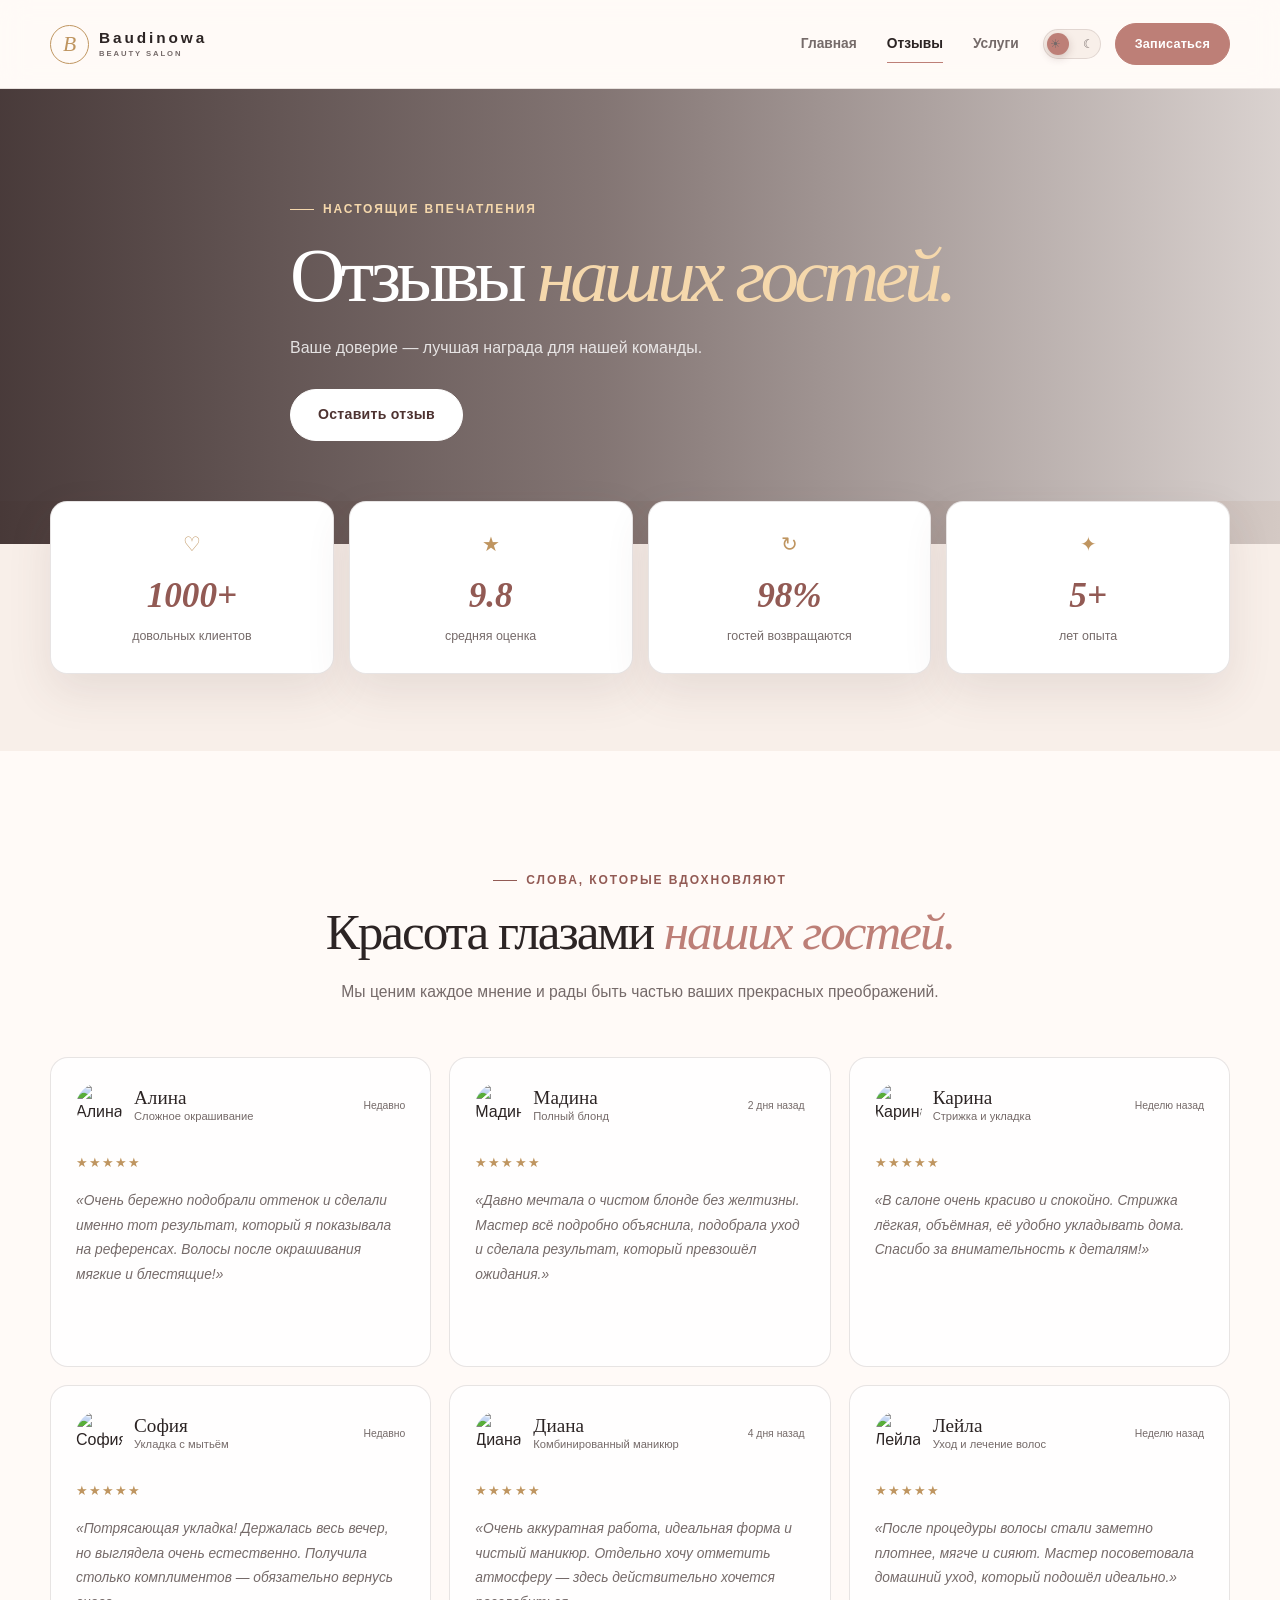
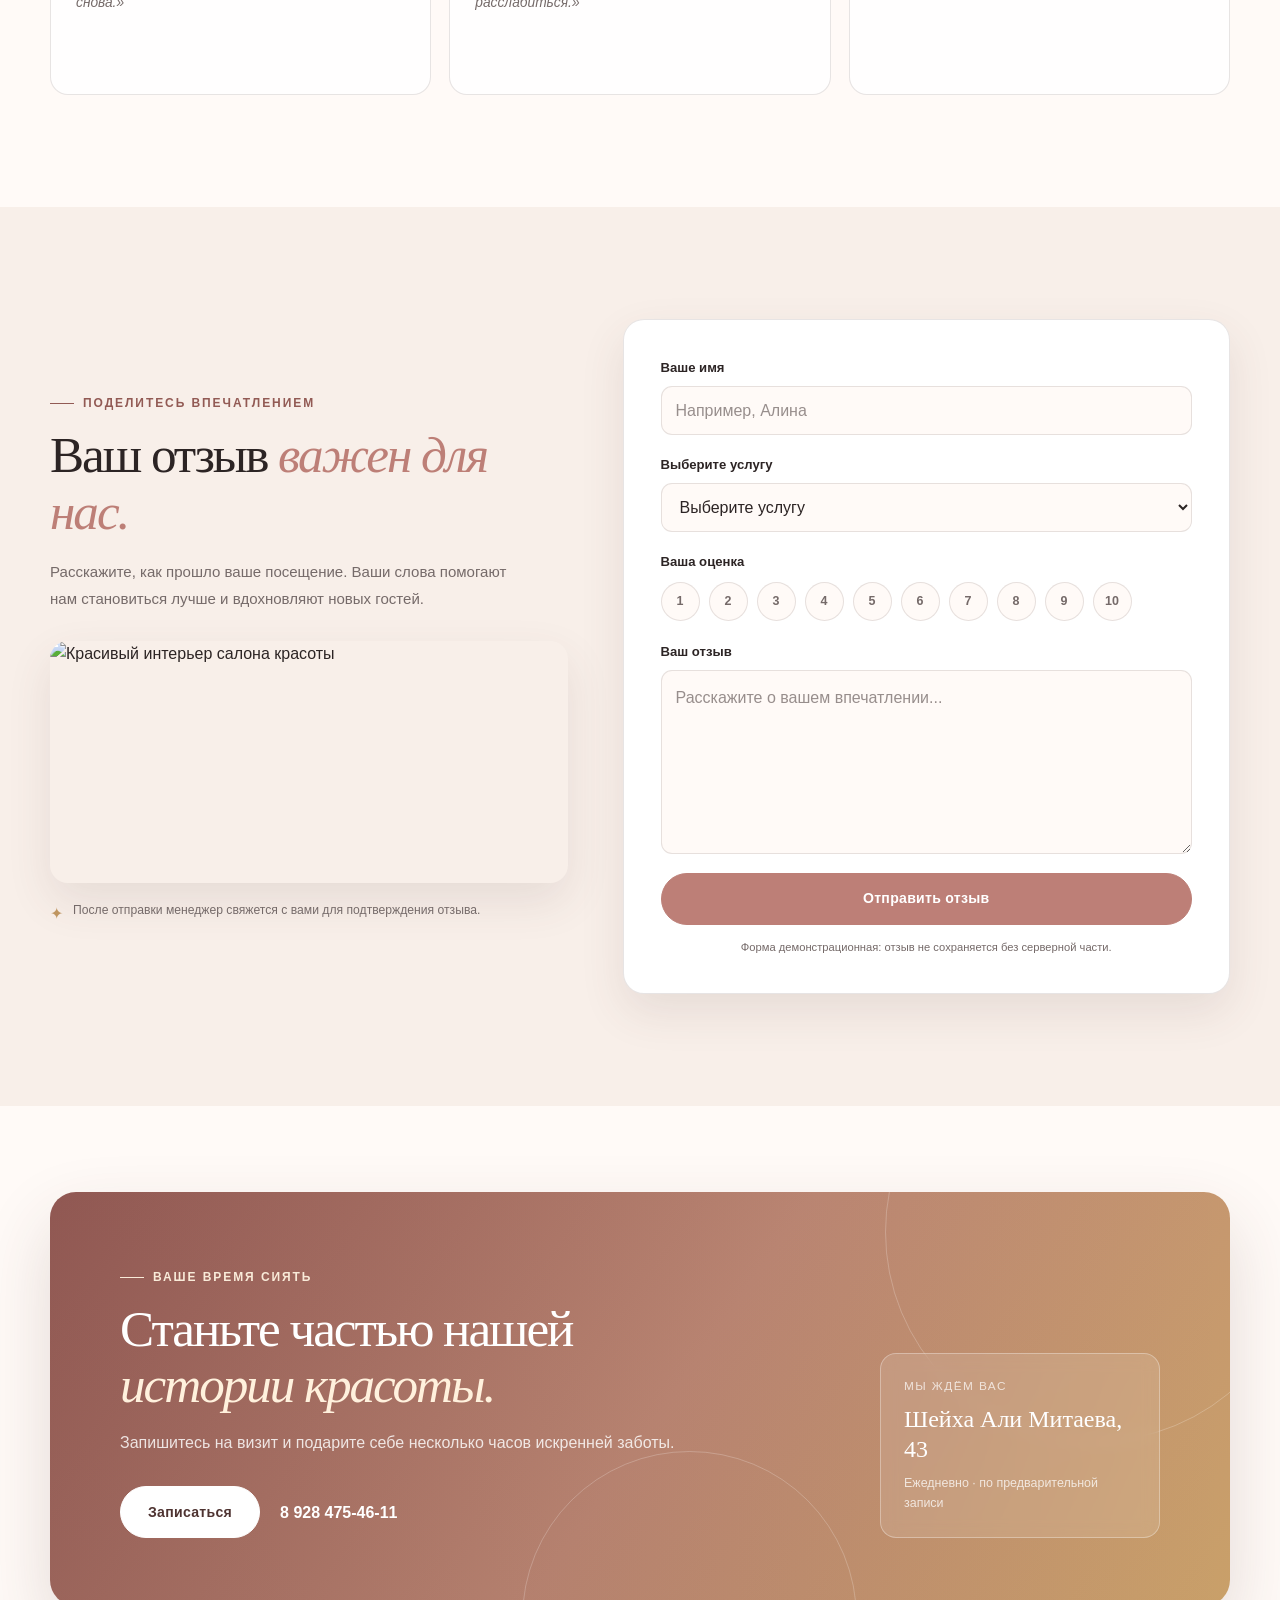
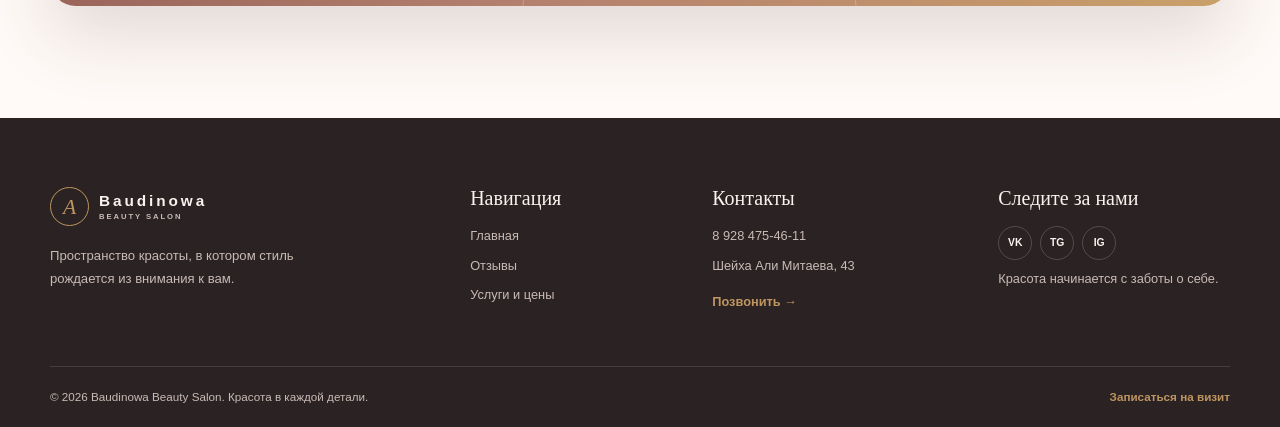
==== about.html @ a45345b5 "Add files via upload" ====
<!DOCTYPE html>
<html lang="ru">
<head>
  <meta charset="UTF-8">
  <meta name="viewport" content="width=device-width, initial-scale=1.0">
  <meta name="description" content="Отзывы гостей AURÉLIA Beauty Studio. Оставьте своё впечатление о посещении салона красоты.">
  <title>Отзывы — Baudinowa Beauty Salon</title>
  <link rel="stylesheet" href="style.css">
</head>
<body>
  <input class="theme-toggle" type="checkbox" id="theme-toggle" aria-label="Переключить светлую и тёмную тему">

  <div class="site-shell">
    <header class="site-header">
      <div class="container nav-wrap">
        <a class="brand" href="index.html" aria-label="AURÉLIA Beauty Studio — главная">
          <span class="brand-mark">B</span>
          <span class="brand-text">
            <strong>Baudinowa</strong>
            <small>BEAUTY SALON</small>
          </span>
        </a>

        <nav class="main-nav" aria-label="Основная навигация">
          <a href="index.html">Главная</a>
          <a class="active" href="about.html">Отзывы</a>
          <a href="page.html">Услуги</a>
        </nav>

        <div class="nav-actions">
          <label class="theme-switch" for="theme-toggle" aria-label="Переключить тему">
            <span class="theme-icon sun">☀</span>
            <span class="theme-thumb"></span>
            <span class="theme-icon moon">☾</span>
          </label>

          <a class="btn btn-small" href="tel:+79284754611">Записаться</a>
        </div>
      </div>
    </header>

    <main>
      <section class="page-hero reviews-hero">
        <div class="page-hero-overlay"></div>
        <div class="container page-hero-content reveal">
          <p class="eyebrow">Настоящие впечатления</p>
          <h1>Отзывы <span>наших гостей.</span></h1>
          <p>Ваше доверие — лучшая награда для нашей команды.</p>
          <a class="btn btn-light" href="#review-form">Оставить отзыв</a>
        </div>
      </section>

      <section class="section trust-section">
        <div class="container">
          <div class="trust-grid">
            <article class="trust-card reveal">
              <span class="trust-icon">♡</span>
              <strong>1000+</strong>
              <p>довольных клиентов</p>
            </article>

            <article class="trust-card reveal delay-1">
              <span class="trust-icon">★</span>
              <strong>9.8</strong>
              <p>средняя оценка</p>
            </article>

            <article class="trust-card reveal delay-2">
              <span class="trust-icon">↻</span>
              <strong>98%</strong>
              <p>гостей возвращаются</p>
            </article>

            <article class="trust-card reveal delay-3">
              <span class="trust-icon">✦</span>
              <strong>5+</strong>
              <p>лет опыта</p>
            </article>
          </div>
        </div>
      </section>

      <section class="section reviews-section">
        <div class="container">
          <div class="section-heading centered reveal">
            <p class="eyebrow">Слова, которые вдохновляют</p>
            <h2>Красота глазами <span>наших гостей.</span></h2>
            <p>
              Мы ценим каждое мнение и рады быть частью ваших прекрасных преображений.
            </p>
          </div>

          <div class="reviews-grid">
            <article class="review-card reveal">
              <div class="review-top">
                <img
                  src="https://images.unsplash.com/photo-1494790108377-be9c29b29330?auto=format&fit=crop&w=300&q=85"
                  alt="Алина, клиентка салона"
                  loading="lazy"
                >
                <div>
                  <h3>Алина</h3>
                  <p>Сложное окрашивание</p>
                </div>
                <span class="review-date">Недавно</span>
              </div>
              <div class="stars">★★★★★</div>
              <p class="review-text">
                «Очень бережно подобрали оттенок и сделали именно тот результат,
                который я показывала на референсах. Волосы после окрашивания мягкие и блестящие!»
              </p>
            </article>

            <article class="review-card reveal delay-1">
              <div class="review-top">
                <img
                  src="https://images.unsplash.com/photo-1534528741775-53994a69daeb?auto=format&fit=crop&w=300&q=85"
                  alt="Мадина, клиентка салона"
                  loading="lazy"
                >
                <div>
                  <h3>Мадина</h3>
                  <p>Полный блонд</p>
                </div>
                <span class="review-date">2 дня назад</span>
              </div>
              <div class="stars">★★★★★</div>
              <p class="review-text">
                «Давно мечтала о чистом блонде без желтизны. Мастер всё подробно объяснила,
                подобрала уход и сделала результат, который превзошёл ожидания.»
              </p>
            </article>

            <article class="review-card reveal delay-2">
              <div class="review-top">
                <img
                  src="https://images.unsplash.com/photo-1508214751196-bcfd4ca60f91?auto=format&fit=crop&w=300&q=85"
                  alt="Карина, клиентка салона"
                  loading="lazy"
                >
                <div>
                  <h3>Карина</h3>
                  <p>Стрижка и укладка</p>
                </div>
                <span class="review-date">Неделю назад</span>
              </div>
              <div class="stars">★★★★★</div>
              <p class="review-text">
                «В салоне очень красиво и спокойно. Стрижка лёгкая, объёмная,
                её удобно укладывать дома. Спасибо за внимательность к деталям!»
              </p>
            </article>

            <article class="review-card reveal">
              <div class="review-top">
                <img
                  src="https://images.unsplash.com/photo-1544005313-94ddf0286df2?auto=format&fit=crop&w=300&q=85"
                  alt="София, клиентка салона"
                  loading="lazy"
                >
                <div>
                  <h3>София</h3>
                  <p>Укладка с мытьём</p>
                </div>
                <span class="review-date">Недавно</span>
              </div>
              <div class="stars">★★★★★</div>
              <p class="review-text">
                «Потрясающая укладка! Держалась весь вечер, но выглядела очень естественно.
                Получила столько комплиментов — обязательно вернусь снова.»
              </p>
            </article>

            <article class="review-card reveal delay-1">
              <div class="review-top">
                <img
                  src="https://images.unsplash.com/photo-1524504388940-b1c1722653e1?auto=format&fit=crop&w=300&q=85"
                  alt="Диана, клиентка салона"
                  loading="lazy"
                >
                <div>
                  <h3>Диана</h3>
                  <p>Комбинированный маникюр</p>
                </div>
                <span class="review-date">4 дня назад</span>
              </div>
              <div class="stars">★★★★★</div>
              <p class="review-text">
                «Очень аккуратная работа, идеальная форма и чистый маникюр.
                Отдельно хочу отметить атмосферу — здесь действительно хочется расслабиться.»
              </p>
            </article>

            <article class="review-card reveal delay-2">
              <div class="review-top">
                <img
                  src="https://images.unsplash.com/photo-1529626455594-4ff0802cfb7e?auto=format&fit=crop&w=300&q=85"
                  alt="Лейла, клиентка салона"
                  loading="lazy"
                >
                <div>
                  <h3>Лейла</h3>
                  <p>Уход и лечение волос</p>
                </div>
                <span class="review-date">Неделю назад</span>
              </div>
              <div class="stars">★★★★★</div>
              <p class="review-text">
                «После процедуры волосы стали заметно плотнее, мягче и сияют.
                Мастер посоветовала домашний уход, который подошёл идеально.»
              </p>
            </article>
          </div>
        </div>
      </section>

      <section class="section form-section" id="review-form">
        <div class="container form-layout">
          <div class="form-aside reveal">
            <p class="eyebrow">Поделитесь впечатлением</p>
            <h2>Ваш отзыв <span>важен для нас.</span></h2>
            <p>
              Расскажите, как прошло ваше посещение. Ваши слова помогают нам
              становиться лучше и вдохновляют новых гостей.
            </p>

            <div class="form-aside-image">
              <img
                src="https://images.unsplash.com/photo-1560066984-138dadb4c035?auto=format&fit=crop&w=900&q=85"
                alt="Красивый интерьер салона красоты"
                loading="lazy"
              >
            </div>

            <div class="form-note">
              <span>✦</span>
              <p>После отправки менеджер свяжется с вами для подтверждения отзыва.</p>
            </div>
          </div>

          <form class="review-form reveal delay-1" action="#" method="post">
            <div class="form-group">
              <label for="name">Ваше имя</label>
              <input id="name" name="name" type="text" placeholder="Например, Алина" required>
            </div>

            <div class="form-group">
              <label for="service">Выберите услугу</label>
              <select id="service" name="service" required>
                <option value="" selected disabled>Выберите услугу</option>
                <option value="Окрашивание">Окрашивание</option>
                <option value="Стрижка и укладка">Стрижка и укладка</option>
                <option value="Уход и лечение волос">Уход и лечение волос</option>
                <option value="Маникюр">Маникюр</option>
                <option value="Педикюр">Педикюр</option>
              </select>
            </div>

            <fieldset class="rating-fieldset">
              <legend>Ваша оценка</legend>
              <div class="rating-options">
                <label>
                  <input type="radio" name="rating" value="1" required>
                  <span>1</span>
                </label>
                <label>
                  <input type="radio" name="rating" value="2">
                  <span>2</span>
                </label>
                <label>
                  <input type="radio" name="rating" value="3">
                  <span>3</span>
                </label>
                <label>
                  <input type="radio" name="rating" value="4">
                  <span>4</span>
                </label>
                <label>
                  <input type="radio" name="rating" value="5">
                  <span>5</span>
                </label
                <label>
                  <input type="radio" name="rating" value="6">
                  <span>6</span>
                </label>
                <label>
                  <input type="radio" name="rating" value="7">
                  <span>7</span>
                </label>
                <label>
                  <input type="radio" name="rating" value="8">
                  <span>8</span>
                </label>
                <label>
                  <input type="radio" name="rating" value="9">
                  <span>9</span>
                </label>
                <label>
                  <input type="radio" name="rating" value="10">
                  <span>10</span>
                </label>
              </div>
            </fieldset>

            <div class="form-group">
              <label for="message">Ваш отзыв</label>
              <textarea id="message" name="message" rows="6" placeholder="Расскажите о вашем впечатлении..." required></textarea>
            </div>

            <button class="btn form-button" type="submit">Отправить отзыв</button>
            <p class="form-caption">Форма демонстрационная: отзыв не сохраняется без серверной части.</p>
          </form>
        </div>
      </section>

      <section class="section cta-section">
        <div class="container">
          <div class="cta-card reveal">
            <div class="cta-decoration cta-decoration-one"></div>
            <div class="cta-decoration cta-decoration-two"></div>

            <div class="cta-content">
              <p class="eyebrow">Ваше время сиять</p>
              <h2>Станьте частью нашей <span>истории красоты.</span></h2>
              <p>Запишитесь на визит и подарите себе несколько часов искренней заботы.</p>

              <div class="cta-buttons">
                <a class="btn btn-light" href="tel:+79284754611">Записаться</a>
                <a class="cta-phone" href="tel:+79284754611">8 928 475-46-11</a>
              </div>
            </div>

            <div class="cta-contact">
              <span>Мы ждём вас</span>
              <strong>Шейха Али Митаева, 43</strong>
              <p>Ежедневно · по предварительной записи</p>
            </div>
          </div>
        </div>
      </section>
    </main>

    <footer class="site-footer">
      <div class="container footer-grid">
        <div class="footer-brand">
          <a class="brand footer-logo" href="index.html">
            <span class="brand-mark">A</span>
            <span class="brand-text">
              <strong>Baudinowa</strong>
              <small>BEAUTY SALON</small>
            </span>
          </a>
          <p>Пространство красоты, в котором стиль рождается из внимания к вам.</p>
        </div>

        <div class="footer-column">
          <h3>Навигация</h3>
          <a href="index.html">Главная</a>
          <a href="about.html">Отзывы</a>
          <a href="page.html">Услуги и цены</a>
        </div>

        <div class="footer-column">
          <h3>Контакты</h3>
          <a href="tel:+79284754611">8 928 475-46-11</a>
          <p>Шейха Али Митаева, 43</p>
          <a class="footer-call" href="tel:+79284754611">Позвонить →</a>
        </div>

        <div class="footer-column">
          <h3>Следите за нами</h3>
          <div class="socials">
            <a href="#" aria-label="Социальная сеть VK">VK</a>
            <a href="#" aria-label="Социальная сеть Telegram">TG</a>
            <a href="#" aria-label="Социальная сеть Instagram">IG</a>
          </div>
          <p>Красота начинается с заботы о себе.</p>
        </div>
      </div>

      <div class="container footer-bottom">
        <p>© 2026 Baudinowa Beauty Salon. Красота в каждой детали.</p>
        <a href="tel:+79284754611">Записаться на визит</a>
      </div>
    </footer>
  </div>
</body>
</html>
---- style.css ----
/* =========================
   AURÉLIA BEAUTY STUDIO
   Общие стили сайта
========================= */

:root {
  --font-main: Arial, Helvetica, sans-serif;
  --font-accent: Georgia, "Times New Roman", serif;
}

* {
  box-sizing: border-box;
  margin: 0;
  padding: 0;
}

html {
  scroll-behavior: smooth;
}

body {
  background: #f8f2ee;
  color: #2b2223;
  font-family: var(--font-main);
  line-height: 1.6;
  overflow-x: hidden;
}

img {
  display: block;
  max-width: 100%;
}

a {
  color: inherit;
  text-decoration: none;
}

button,
input,
select,
textarea {
  font: inherit;
}

button {
  cursor: pointer;
}

.site-shell {
  --bg: #fffaf7;
  --surface: rgba(255, 255, 255, 0.82);
  --surface-solid: #ffffff;
  --soft-surface: #f8efe9;
  --text: #2c2424;
  --muted: #756a69;
  --accent: #bd7f77;
  --accent-dark: #925a54;
  --accent-soft: #f4dcd7;
  --gold: #bf9560;
  --gold-soft: #f5e8d5;
  --line: rgba(74, 51, 49, 0.13);
  --shadow: 0 18px 45px rgba(93, 64, 60, 0.11);
  --shadow-large: 0 30px 70px rgba(78, 47, 43, 0.16);
  --hero-dark: #382b2b;
  --footer-bg: #2b2223;
  --footer-text: #f9f2ed;
  --footer-muted: #c9bbb5;

  min-height: 100vh;
  background: var(--bg);
  color: var(--text);
  transition: background 0.45s ease, color 0.45s ease;
}

/* =========================
   Тёмная тема
========================= */

.theme-toggle {
  position: fixed;
  width: 1px;
  height: 1px;
  opacity: 0;
  top: -10px;
  left: -10px;
}

#theme-toggle:checked ~ .site-shell {
  --bg: #171314;
  --surface: rgba(43, 35, 36, 0.86);
  --surface-solid: #241d1e;
  --soft-surface: #302728;
  --text: #f9f1ec;
  --muted: #cbbcb6;
  --accent: #e9a69f;
  --accent-dark: #f5c0b8;
  --accent-soft: #503a3c;
  --gold: #e3bd7e;
  --gold-soft: #4c3e2b;
  --line: rgba(255, 239, 229, 0.14);
  --shadow: 0 18px 45px rgba(0, 0, 0, 0.3);
  --shadow-large: 0 30px 70px rgba(0, 0, 0, 0.4);
  --hero-dark: #130f10;
  --footer-bg: #110e0f;
  --footer-text: #fff8f3;
  --footer-muted: #c5b7b1;
}

/* =========================
   Базовые классы
========================= */

.container {
  width: min(1180px, calc(100% - 40px));
  margin: 0 auto;
}

.section {
  padding: 112px 0;
}

.eyebrow {
  display: inline-flex;
  align-items: center;
  gap: 9px;
  margin-bottom: 14px;
  color: var(--accent-dark);
  font-size: 0.75rem;
  font-weight: 700;
  letter-spacing: 0.16em;
  text-transform: uppercase;
}

.eyebrow::before {
  width: 24px;
  height: 1px;
  background: currentColor;
  content: "";
}

h1,
h2,
h3 {
  font-weight: 400;
  line-height: 1.1;
}

h1,
h2 {
  font-family: var(--font-accent);
}

h1 span,
h2 span {
  color: var(--accent);
  font-style: italic;
}

h2 {
  font-size: clamp(2.25rem, 4vw, 4rem);
  letter-spacing: -0.04em;
}

p {
  color: var(--muted);
}

.btn {
  display: inline-flex;
  align-items: center;
  justify-content: center;
  min-height: 52px;
  padding: 0 27px;
  border: 1px solid var(--accent);
  border-radius: 999px;
  background: var(--accent);
  color: #ffffff;
  font-size: 0.88rem;
  font-weight: 700;
  letter-spacing: 0.02em;
  transition: transform 0.3s ease, background 0.3s ease, border-color 0.3s ease, box-shadow 0.3s ease;
}

.btn:hover {
  background: var(--accent-dark);
  border-color: var(--accent-dark);
  box-shadow: 0 12px 25px rgba(180, 115, 107, 0.25);
  transform: translateY(-3px);
}

.btn-small {
  min-height: 42px;
  padding: 0 19px;
  font-size: 0.79rem;
}

.btn-outline {
  border-color: var(--line);
  background: transparent;
  color: var(--text);
}

.btn-outline:hover {
  border-color: var(--accent);
  background: var(--accent-soft);
  color: var(--accent-dark);
}

.btn-light {
  border-color: #ffffff;
  background: #ffffff;
  color: #4e3331;
}

.btn-light:hover {
  border-color: #ffffff;
  background: #f7e7df;
  color: #4e3331;
}

.text-link {
  display: inline-flex;
  align-items: center;
  gap: 9px;
  color: var(--accent-dark);
  font-size: 0.88rem;
  font-weight: 700;
  transition: gap 0.25s ease, color 0.25s ease;
}

.text-link:hover {
  gap: 14px;
  color: var(--accent);
}

/* =========================
   Шапка
========================= */

.site-header {
  position: relative;
  z-index: 20;
  border-bottom: 1px solid var(--line);
  background: color-mix(in srgb, var(--bg) 82%, transparent);
  backdrop-filter: blur(14px);
  transition: background 0.4s ease, border-color 0.4s ease;
}

.nav-wrap {
  display: flex;
  align-items: center;
  justify-content: space-between;
  min-height: 88px;
  gap: 24px;
}

.brand {
  display: inline-flex;
  align-items: center;
  flex-shrink: 0;
  gap: 10px;
}

.brand-mark {
  display: grid;
  width: 39px;
  height: 39px;
  place-items: center;
  border: 1px solid var(--gold);
  border-radius: 50%;
  color: var(--gold);
  font-family: var(--font-accent);
  font-size: 1.35rem;
  font-style: italic;
}

.brand-text {
  display: flex;
  flex-direction: column;
  line-height: 1;
}

.brand-text strong {
  color: var(--text);
  font-size: 0.96rem;
  letter-spacing: 0.19em;
}

.brand-text small {
  margin-top: 5px;
  color: var(--muted);
  font-size: 0.48rem;
  font-weight: 700;
  letter-spacing: 0.25em;
}

.main-nav {
  display: flex;
  align-items: center;
  gap: 30px;
  margin-left: auto;
}

.main-nav a {
  position: relative;
  padding: 8px 0;
  color: var(--muted);
  font-size: 0.86rem;
  font-weight: 600;
  transition: color 0.25s ease;
}

.main-nav a::after {
  position: absolute;
  right: 0;
  bottom: 0;
  left: 0;
  height: 1px;
  background: var(--accent);
  content: "";
  transform: scaleX(0);
  transform-origin: center;
  transition: transform 0.25s ease;
}

.main-nav a:hover,
.main-nav a.active {
  color: var(--text);
}

.main-nav a:hover::after,
.main-nav a.active::after {
  transform: scaleX(1);
}

.nav-actions {
  display: flex;
  align-items: center;
  gap: 14px;
}

.theme-switch {
  position: relative;
  display: flex;
  align-items: center;
  justify-content: space-between;
  width: 58px;
  height: 30px;
  padding: 0 6px;
  border: 1px solid var(--line);
  border-radius: 999px;
  background: var(--soft-surface);
  cursor: pointer;
  transition: border-color 0.3s ease, background 0.3s ease;
}

.theme-icon {
  position: relative;
  z-index: 2;
  color: var(--muted);
  font-size: 0.77rem;
  line-height: 1;
}

.theme-thumb {
  position: absolute;
  left: 3px;
  z-index: 1;
  width: 22px;
  height: 22px;
  border-radius: 50%;
  background: var(--accent);
  box-shadow: 0 3px 8px rgba(80, 46, 43, 0.22);
  transition: transform 0.35s ease, background 0.35s ease;
}

#theme-toggle:checked ~ .site-shell .theme-thumb {
  background: var(--gold);
  transform: translateX(28px);
}

#theme-toggle:focus-visible ~ .site-shell .theme-switch {
  outline: 2px solid var(--accent);
  outline-offset: 4px;
}

/* =========================
   Главная: Hero
========================= */

.hero-section {
  position: relative;
  min-height: 735px;
  overflow: hidden;
  background:
    linear-gradient(115deg, var(--bg) 0%, var(--bg) 53%, rgba(246, 228, 220, 0.72) 100%);
}

.hero-grid {
  position: relative;
  z-index: 2;
  display: grid;
  min-height: 647px;
  grid-template-columns: 1.03fr 0.97fr;
  align-items: center;
  gap: 54px;
}

.hero-content {
  max-width: 610px;
  padding: 80px 0;
}

.hero-content h1 {
  margin-bottom: 25px;
  font-size: clamp(3.4rem, 6vw, 6rem);
  letter-spacing: -0.06em;
}

.hero-description {
  max-width: 540px;
  font-size: 1.05rem;
  line-height: 1.8;
}

.hero-buttons {
  display: flex;
  flex-wrap: wrap;
  gap: 14px;
  margin-top: 35px;
}

.hero-note {
  display: flex;
  align-items: flex-start;
  gap: 12px;
  max-width: 455px;
  margin-top: 44px;
  padding-top: 21px;
  border-top: 1px solid var(--line);
}

.hero-note-icon {
  color: var(--gold);
  font-size: 1rem;
}

.hero-note p {
  font-size: 0.83rem;
  line-height: 1.65;
}

.hero-visual {
  position: relative;
  align-self: end;
  min-height: 615px;
}

.hero-image-frame {
  position: absolute;
  right: 0;
  bottom: 0;
  width: min(100%, 500px);
  height: 565px;
  overflow: hidden;
  border-radius: 260px 260px 0 0;
  box-shadow: var(--shadow-large);
}

.hero-image-frame::after {
  position: absolute;
  inset: 0;
  background: linear-gradient(180deg, transparent 40%, rgba(42, 25, 24, 0.2));
  content: "";
}

.hero-image-frame img {
  width: 100%;
  height: 100%;
  object-fit: cover;
  object-position: 53% center;
}

.hero-floating-card {
  position: absolute;
  z-index: 2;
  border: 1px solid rgba(255, 255, 255, 0.58);
  border-radius: 15px;
  background: rgba(255, 255, 255, 0.72);
  box-shadow: var(--shadow);
  backdrop-filter: blur(12px);
}

#theme-toggle:checked ~ .site-shell .hero-floating-card {
  border-color: rgba(255, 255, 255, 0.12);
  background: rgba(31, 24, 25, 0.76);
}

.hero-floating-card span {
  display: block;
  margin-bottom: 6px;
  color: var(--accent-dark);
  font-size: 0.82rem;
  font-weight: 800;
  letter-spacing: 0.08em;
}

.hero-floating-card p {
  color: var(--text);
  font-size: 0.78rem;
  font-weight: 600;
  line-height: 1.45;
}

.card-top {
  top: 158px;
  left: -7px;
  padding: 17px 21px;
}

.card-bottom {
  right: -12px;
  bottom: 62px;
  padding: 16px 21px;
}

.mini-stars {
  color: var(--gold) !important;
  font-size: 0.73rem !important;
  letter-spacing: 0.05em !important;
}

.hero-orb {
  position: absolute;
  border-radius: 50%;
  filter: blur(2px);
  opacity: 0.74;
  animation: float 7s ease-in-out infinite;
}

.hero-orb-one {
  top: 72px;
  left: -110px;
  width: 330px;
  height: 330px;
  background: radial-gradient(circle, rgba(239, 191, 182, 0.75), transparent 67%);
}

.hero-orb-two {
  right: 22%;
  bottom: -160px;
  width: 430px;
  height: 430px;
  background: radial-gradient(circle, rgba(244, 220, 184, 0.7), transparent 67%);
  animation-delay: -3.5s;
}

.hero-spark {
  position: absolute;
  z-index: 1;
  color: var(--gold);
  font-size: 1.7rem;
  animation: sparkle 3.6s ease-in-out infinite;
}

.hero-spark-one {
  top: 25%;
  left: 48%;
}

.hero-spark-two {
  right: 7%;
  bottom: 19%;
  font-size: 1.1rem;
  animation-delay: -1.8s;
}

/* =========================
   Главная: О салоне
========================= */

.story-section {
  background: var(--surface-solid);
}

.story-grid {
  display: grid;
  grid-template-columns: 0.95fr 1.05fr;
  align-items: center;
  gap: clamp(50px, 8vw, 110px);
}

.story-visual {
  position: relative;
  min-height: 555px;
}

.story-image-main {
  width: 78%;
  height: 492px;
  overflow: hidden;
  border-radius: 160px 160px 18px 18px;
  box-shadow: var(--shadow-large);
}

.story-image-main img,
.story-image-small img {
  width: 100%;
  height: 100%;
  object-fit: cover;
}

.story-image-small {
  position: absolute;
  right: 0;
  bottom: 0;
  width: 47%;
  height: 210px;
  overflow: hidden;
  border: 8px solid var(--surface-solid);
  border-radius: 16px;
  box-shadow: var(--shadow);
}

.story-badge {
  position: absolute;
  top: 60px;
  right: 5px;
  display: flex;
  align-items: center;
  gap: 10px;
  padding: 14px 17px;
  border-radius: 14px;
  background: var(--accent);
  box-shadow: var(--shadow);
  color: #ffffff;
}

.story-badge strong {
  font-family: var(--font-accent);
  font-size: 2rem;
  font-style: italic;
}

.story-badge span {
  font-size: 0.72rem;
  font-weight: 700;
  line-height: 1.4;
}

.story-content > p:not(.eyebrow) {
  max-width: 580px;
  margin-top: 18px;
  font-size: 0.98rem;
  line-height: 1.8;
}

.fact-grid {
  display: grid;
  grid-template-columns: repeat(2, 1fr);
  gap: 12px;
  margin-top: 34px;
}

.fact-card {
  min-height: 100px;
  padding: 19px;
  border: 1px solid var(--line);
  border-radius: 15px;
  background: var(--surface);
  transition: transform 0.3s ease, border-color 0.3s ease, box-shadow 0.3s ease;
}

.fact-card:hover {
  border-color: var(--accent);
  box-shadow: var(--shadow);
  transform: translateY(-5px);
}

.fact-card strong {
  display: block;
  margin-bottom: 5px;
  color: var(--accent-dark);
  font-family: var(--font-accent);
  font-size: 1.8rem;
  font-style: italic;
}

.fact-card span {
  color: var(--muted);
  font-size: 0.76rem;
}

/* =========================
   Преимущества
========================= */

.reasons-section {
  position: relative;
  overflow: hidden;
  background: var(--bg);
}

.section-heading {
  max-width: 695px;
  margin-bottom: 52px;
}

.section-heading.centered {
  margin-right: auto;
  margin-left: auto;
  text-align: center;
}

.section-heading.centered .eyebrow {
  justify-content: center;
}

.section-heading > p:last-child {
  margin-top: 17px;
  font-size: 0.98rem;
  line-height: 1.75;
}

.reasons-grid {
  display: grid;
  grid-template-columns: repeat(3, 1fr);
  gap: 18px;
}

.feature-card {
  min-height: 240px;
  padding: 31px 27px;
  border: 1px solid var(--line);
  border-radius: 20px;
  background: var(--surface);
  box-shadow: 0 8px 22px rgba(77, 47, 44, 0.03);
  transition: transform 0.35s ease, box-shadow 0.35s ease, border-color 0.35s ease, background 0.35s ease;
}

.feature-card:hover {
  border-color: var(--accent);
  background: var(--surface-solid);
  box-shadow: var(--shadow);
  transform: translateY(-8px);
}

.feature-icon {
  display: grid;
  width: 47px;
  height: 47px;
  place-items: center;
  margin-bottom: 24px;
  border-radius: 14px;
  background: var(--accent-soft);
  color: var(--accent-dark);
  font-size: 1.25rem;
}

.feature-card h3 {
  margin-bottom: 10px;
  font-family: var(--font-accent);
  font-size: 1.52rem;
}

.feature-card p {
  font-size: 0.86rem;
  line-height: 1.7;
}

/* =========================
   Направления
========================= */

.directions-section {
  background: var(--soft-surface);
}

.directions-grid {
  display: grid;
  grid-template-columns: repeat(3, 1fr);
  gap: 19px;
}

.direction-card {
  position: relative;
  min-height: 470px;
  overflow: hidden;
  border-radius: 22px;
  background: #382d2c;
  box-shadow: var(--shadow);
}

.direction-card img {
  width: 100%;
  height: 100%;
  object-fit: cover;
  transition: transform 0.65s ease;
}

.direction-card:hover img {
  transform: scale(1.08);
}

.direction-overlay {
  position: absolute;
  inset: 0;
  background: linear-gradient(180deg, rgba(27, 17, 17, 0.08) 15%, rgba(33, 19, 19, 0.84) 100%);
}

.direction-content {
  position: absolute;
  right: 31px;
  bottom: 30px;
  left: 31px;
  color: #ffffff;
}

.direction-number {
  display: block;
  margin-bottom: 48px;
  color: #f3d29b;
  font-family: var(--font-accent);
  font-size: 1.02rem;
  font-style: italic;
}

.direction-content h3 {
  margin-bottom: 9px;
  font-family: var(--font-accent);
  font-size: 2.3rem;
}

.direction-content p {
  max-width: 275px;
  margin-bottom: 20px;
  color: rgba(255, 255, 255, 0.78);
  font-size: 0.84rem;
  line-height: 1.65;
}

.direction-content a {
  display: inline-flex;
  align-items: center;
  gap: 9px;
  color: #ffffff;
  font-size: 0.82rem;
  font-weight: 700;
  transition: gap 0.25s ease;
}

.direction-content a:hover {
  gap: 14px;
}

/* =========================
   Галерея
========================= */

.gallery-section {
  background: var(--surface-solid);
}

.gallery-heading {
  display: flex;
  align-items: end;
  justify-content: space-between;
  gap: 30px;
}

.gallery-grid {
  display: grid;
  grid-auto-rows: 185px;
  grid-template-columns: repeat(4, 1fr);
  gap: 15px;
}

.gallery-item {
  position: relative;
  overflow: hidden;
  border-radius: 16px;
  background: #493a39;
}

.gallery-item img {
  width: 100%;
  height: 100%;
  object-fit: cover;
  transition: transform 0.55s ease, filter 0.55s ease;
}

.gallery-item::after {
  position: absolute;
  inset: 0;
  background: linear-gradient(180deg, transparent 45%, rgba(35, 22, 22, 0.62));
  content: "";
  opacity: 0;
  transition: opacity 0.35s ease;
}

.gallery-item figcaption {
  position: absolute;
  bottom: 17px;
  left: 18px;
  z-index: 2;
  color: #ffffff;
  font-size: 0.82rem;
  font-weight: 700;
  opacity: 0;
  transform: translateY(8px);
  transition: opacity 0.35s ease, transform 0.35s ease;
}

.gallery-item:hover img {
  filter: brightness(0.84);
  transform: scale(1.08);
}

.gallery-item:hover::after,
.gallery-item:hover figcaption {
  opacity: 1;
}

.gallery-item:hover figcaption {
  transform: translateY(0);
}

.gallery-tall {
  grid-row: span 2;
}

.gallery-wide {
  grid-column: span 2;
}

/* =========================
   CTA
========================= */

.cta-section {
  padding-top: 86px;
  padding-bottom: 112px;
  background: var(--bg);
}

.cta-card {
  position: relative;
  display: grid;
  grid-template-columns: 1.15fr 0.85fr;
  gap: 50px;
  overflow: hidden;
  padding: 68px 70px;
  border-radius: 26px;
  background: linear-gradient(125deg, #9f625c 0%, #c18b77 52%, #c9a069 100%);
  box-shadow: var(--shadow-large);
}

.cta-card::after {
  position: absolute;
  inset: 0;
  background: linear-gradient(90deg, rgba(76, 40, 38, 0.18), transparent);
  content: "";
}

.cta-content,
.cta-contact {
  position: relative;
  z-index: 2;
}

.cta-card .eyebrow {
  color: #f9ebd9;
}

.cta-card .eyebrow::before {
  background: #f9ebd9;
}

.cta-card h2 {
  max-width: 620px;
  color: #ffffff;
}

.cta-card h2 span {
  color: #fff1dd;
}

.cta-content > p:not(.eyebrow) {
  max-width: 555px;
  margin-top: 16px;
  color: rgba(255, 255, 255, 0.82);
}

.cta-buttons {
  display: flex;
  flex-wrap: wrap;
  align-items: center;
  gap: 20px;
  margin-top: 31px;
}

.cta-phone {
  color: #ffffff;
  font-size: 1rem;
  font-weight: 700;
  transition: opacity 0.25s ease;
}

.cta-phone:hover {
  opacity: 0.72;
}

.cta-contact {
  align-self: end;
  justify-self: end;
  max-width: 280px;
  padding: 23px;
  border: 1px solid rgba(255, 255, 255, 0.32);
  border-radius: 16px;
  background: rgba(255, 255, 255, 0.12);
  backdrop-filter: blur(8px);
}

.cta-contact span {
  display: block;
  margin-bottom: 9px;
  color: rgba(255, 255, 255, 0.72);
  font-size: 0.74rem;
  letter-spacing: 0.12em;
  text-transform: uppercase;
}

.cta-contact strong {
  display: block;
  color: #ffffff;
  font-family: var(--font-accent);
  font-size: 1.5rem;
  font-weight: 400;
  line-height: 1.25;
}

.cta-contact p {
  margin-top: 10px;
  color: rgba(255, 255, 255, 0.75);
  font-size: 0.78rem;
}

.cta-decoration {
  position: absolute;
  z-index: 1;
  border: 1px solid rgba(255, 255, 255, 0.22);
  border-radius: 50%;
}

.cta-decoration-one {
  top: -170px;
  right: -75px;
  width: 420px;
  height: 420px;
}

.cta-decoration-two {
  bottom: -180px;
  left: 40%;
  width: 335px;
  height: 335px;
}

/* =========================
   Внутренние Hero-блоки
========================= */

.page-hero {
  position: relative;
  display: flex;
  min-height: 455px;
  align-items: center;
  overflow: hidden;
  background-position: center;
  background-size: cover;
}

.reviews-hero {
  background-image: url("https://images.unsplash.com/photo-1521590832167-7bcbfaa6381f?auto=format&fit=crop&w=1800&q=90");
}

.services-hero {
  background-image: url("https://images.unsplash.com/photo-1560869713-7d0a29430803?auto=format&fit=crop&w=1800&q=90");
}

.page-hero-overlay {
  position: absolute;
  inset: 0;
  background:
    linear-gradient(90deg, rgba(38, 22, 22, 0.84) 0%, rgba(49, 29, 28, 0.6) 47%, rgba(49, 29, 28, 0.18) 100%);
}

.page-hero-content {
  position: relative;
  z-index: 1;
  max-width: 700px;
  padding: 78px 0;
}

.page-hero .eyebrow {
  color: #f5d8ac;
}

.page-hero .eyebrow::before {
  background: #f5d8ac;
}

.page-hero h1 {
  color: #ffffff;
  font-size: clamp(3.3rem, 6vw, 5.8rem);
  letter-spacing: -0.06em;
}

.page-hero h1 span {
  color: #f5d8ac;
}

.page-hero p:not(.eyebrow) {
  max-width: 500px;
  margin-top: 17px;
  color: rgba(255, 255, 255, 0.82);
  font-size: 1rem;
}

.page-hero .btn {
  margin-top: 28px;
}

/* =========================
   Отзывы
========================= */

.trust-section {
  padding: 0;
  background: var(--soft-surface);
}

.trust-grid {
  position: relative;
  z-index: 4;
  display: grid;
  grid-template-columns: repeat(4, 1fr);
  gap: 15px;
  margin-top: -43px;
  padding-bottom: 77px;
}

.trust-card {
  min-height: 172px;
  padding: 26px 20px;
  border: 1px solid var(--line);
  border-radius: 17px;
  background: var(--surface-solid);
  box-shadow: var(--shadow);
  text-align: center;
  transition: transform 0.3s ease, border-color 0.3s ease;
}

.trust-card:hover {
  border-color: var(--accent);
  transform: translateY(-7px);
}

.trust-icon {
  display: block;
  margin-bottom: 8px;
  color: var(--gold);
  font-size: 1.25rem;
}

.trust-card strong {
  display: block;
  color: var(--accent-dark);
  font-family: var(--font-accent);
  font-size: 2.2rem;
  font-style: italic;
}

.trust-card p {
  margin-top: 3px;
  font-size: 0.78rem;
}

.reviews-section {
  background: var(--bg);
}

.reviews-grid {
  display: grid;
  grid-template-columns: repeat(3, 1fr);
  gap: 18px;
}

.review-card {
  display: flex;
  min-height: 310px;
  flex-direction: column;
  padding: 25px;
  border: 1px solid var(--line);
  border-radius: 18px;
  background: var(--surface);
  transition: transform 0.35s ease, box-shadow 0.35s ease, border-color 0.35s ease;
}

.review-card:hover {
  border-color: var(--accent);
  box-shadow: var(--shadow);
  transform: translateY(-7px);
}

.review-top {
  display: flex;
  align-items: center;
  gap: 11px;
}

.review-top img {
  width: 47px;
  height: 47px;
  border-radius: 50%;
  object-fit: cover;
}

.review-top h3 {
  font-family: var(--font-accent);
  font-size: 1.2rem;
}

.review-top p {
  font-size: 0.7rem;
}

.review-date {
  margin-left: auto;
  color: var(--muted);
  font-size: 0.65rem;
  white-space: nowrap;
}

.stars {
  margin-top: 22px;
  color: var(--gold);
  font-size: 0.83rem;
  letter-spacing: 0.08em;
}

.review-text {
  margin-top: 16px;
  font-size: 0.86rem;
  font-style: italic;
  line-height: 1.78;
}

.form-section {
  background: var(--soft-surface);
}

.form-layout {
  display: grid;
  grid-template-columns: 0.92fr 1.08fr;
  gap: 55px;
  align-items: center;
}

.form-aside > p:not(.eyebrow) {
  max-width: 470px;
  margin-top: 18px;
  font-size: 0.94rem;
  line-height: 1.8;
}

.form-aside-image {
  height: 242px;
  margin-top: 29px;
  overflow: hidden;
  border-radius: 18px;
  box-shadow: var(--shadow);
}

.form-aside-image img {
  width: 100%;
  height: 100%;
  object-fit: cover;
}

.form-note {
  display: flex;
  gap: 10px;
  margin-top: 18px;
}

.form-note span {
  color: var(--gold);
}

.form-note p {
  font-size: 0.76rem;
  line-height: 1.6;
}

.review-form {
  padding: 37px;
  border: 1px solid var(--line);
  border-radius: 21px;
  background: var(--surface-solid);
  box-shadow: var(--shadow);
}

.form-group {
  display: flex;
  flex-direction: column;
  gap: 8px;
  margin-bottom: 19px;
}

.form-group label,
.rating-fieldset legend {
  color: var(--text);
  font-size: 0.82rem;
  font-weight: 700;
}

.form-group input,
.form-group select,
.form-group textarea {
  width: 100%;
  border: 1px solid var(--line);
  border-radius: 11px;
  outline: none;
  background: var(--bg);
  color: var(--text);
  transition: border-color 0.25s ease, box-shadow 0.25s ease, background 0.25s ease;
}

.form-group input,
.form-group select {
  height: 49px;
  padding: 0 14px;
}

.form-group textarea {
  min-height: 138px;
  padding: 14px;
  resize: vertical;
}

.form-group input::placeholder,
.form-group textarea::placeholder {
  color: var(--muted);
  opacity: 0.75;
}

.form-group input:focus,
.form-group select:focus,
.form-group textarea:focus {
  border-color: var(--accent);
  box-shadow: 0 0 0 4px rgba(194, 126, 116, 0.13);
}

.rating-fieldset {
  margin-bottom: 20px;
  border: 0;
}

.rating-fieldset legend {
  margin-bottom: 10px;
}

.rating-options {
  display: flex;
  gap: 9px;
}

.rating-options label {
  position: relative;
  cursor: pointer;
}

.rating-options input {
  position: absolute;
  opacity: 0;
}

.rating-options span {
  display: grid;
  width: 39px;
  height: 39px;
  place-items: center;
  border: 1px solid var(--line);
  border-radius: 50%;
  background: var(--bg);
  color: var(--muted);
  font-size: 0.78rem;
  font-weight: 700;
  transition: all 0.25s ease;
}

.rating-options input:checked + span,
.rating-options label:hover span {
  border-color: var(--accent);
  background: var(--accent);
  color: #ffffff;
  transform: translateY(-3px);
}

.form-button {
  width: 100%;
}

.form-caption {
  margin-top: 14px;
  font-size: 0.7rem;
  line-height: 1.55;
  text-align: center;
}

/* =========================
   Услуги и цены
========================= */

.services-intro {
  padding-bottom: 54px;
  background: var(--bg);
}

.intro-layout {
  display: grid;
  grid-template-columns: 1fr 0.72fr;
  gap: 60px;
  align-items: end;
}

.intro-layout > p {
  font-size: 0.95rem;
  line-height: 1.8;
}

.services-section {
  padding-top: 46px;
  background: var(--bg);
}

.services-list {
  display: flex;
  flex-direction: column;
  gap: 75px;
}

.service-panel {
  display: grid;
  grid-template-columns: 0.87fr 1.13fr;
  overflow: hidden;
  border: 1px solid var(--line);
  border-radius: 24px;
  background: var(--surface-solid);
  box-shadow: var(--shadow);
}

.service-panel-reverse {
  grid-template-columns: 1.13fr 0.87fr;
}

.service-panel-reverse .service-image {
  grid-column: 2;
  grid-row: 1;
}

.service-panel-reverse .service-info {
  grid-column: 1;
  grid-row: 1;
}

.service-image {
  position: relative;
  min-height: 100%;
  overflow: hidden;
  background: #493937;
}

.service-image img {
  width: 100%;
  height: 100%;
  min-height: 620px;
  object-fit: cover;
  transition: transform 0.65s ease;
}

.service-panel:hover .service-image img {
  transform: scale(1.06);
}

.service-image::after {
  position: absolute;
  inset: 0;
  background: linear-gradient(180deg, rgba(30, 18, 18, 0.05), rgba(30, 18, 18, 0.35));
  content: "";
}

.service-number {
  position: absolute;
  z-index: 2;
  top: 24px;
  left: 24px;
  display: grid;
  width: 50px;
  height: 50px;
  place-items: center;
  border: 1px solid rgba(255, 255, 255, 0.48);
  border-radius: 50%;
  color: #ffffff;
  font-family: var(--font-accent);
  font-size: 1.15rem;
  font-style: italic;
}

.service-info {
  padding: 49px 47px;
}

.service-info h2 {
  font-size: clamp(2.2rem, 4vw, 3.55rem);
}

.service-description {
  max-width: 555px;
  margin-top: 17px;
  font-size: 0.91rem;
  line-height: 1.75;
}

.price-list {
  margin-top: 30px;
  list-style: none;
}

.price-list li {
  display: grid;
  grid-template-columns: minmax(0, 1fr) auto;
  gap: 18px;
  padding: 12px 0;
  border-bottom: 1px solid var(--line);
}

.price-list li span {
  color: var(--text);
  font-size: 0.84rem;
  line-height: 1.45;
}

.price-list li strong {
  color: var(--accent-dark);
  font-size: 0.81rem;
  text-align: right;
  white-space: nowrap;
}

.service-btn {
  margin-top: 30px;
}

.nail-section {
  background: var(--soft-surface);
}

.nail-grid {
  display: grid;
  grid-template-columns: repeat(2, 1fr);
  gap: 22px;
}

.nail-card {
  display: grid;
  grid-template-columns: 0.88fr 1.12fr;
  overflow: hidden;
  border: 1px solid var(--line);
  border-radius: 21px;
  background: var(--surface-solid);
  box-shadow: var(--shadow);
  transition: transform 0.35s ease, box-shadow 0.35s ease;
}

.nail-card:hover {
  box-shadow: var(--shadow-large);
  transform: translateY(-7px);
}

.nail-image {
  overflow: hidden;
}

.nail-image img {
  width: 100%;
  height: 100%;
  min-height: 330px;
  object-fit: cover;
  transition: transform 0.55s ease;
}

.nail-card:hover .nail-image img {
  transform: scale(1.08);
}

.nail-content {
  position: relative;
  padding: 31px 27px;
}

.nail-content h3 {
  margin-bottom: 9px;
  font-family: var(--font-accent);
  font-size: 2rem;
}

.nail-content > p {
  font-size: 0.82rem;
}

.small-number {
  position: static;
  width: auto;
  height: auto;
  margin-bottom: 19px;
  border: 0;
  border-radius: 0;
  color: var(--gold);
  font-size: 1rem;
}

.compact-list {
  margin-top: 20px;
  margin-bottom: 20px;
}

.compact-list li {
  padding: 9px 0;
}

.price-note-section {
  padding-top: 78px;
  padding-bottom: 34px;
  background: var(--bg);
}

.price-note {
  display: flex;
  align-items: flex-start;
  gap: 20px;
  padding: 27px 31px;
  border: 1px solid var(--line);
  border-radius: 17px;
  background: var(--surface);
}

.price-note-icon {
  display: grid;
  width: 32px;
  height: 32px;
  flex-shrink: 0;
  place-items: center;
  border-radius: 50%;
  background: var(--accent);
  color: #ffffff;
  font-family: var(--font-accent);
  font-style: italic;
}

.price-note h2 {
  font-size: 1.55rem;
}

.price-note p {
  margin-top: 8px;
  font-size: 0.87rem;
  line-height: 1.7;
}

.choice-section {
  padding-top: 55px;
  background: var(--bg);
}

.choice-card {
  display: grid;
  grid-template-columns: 1fr auto;
  gap: 45px;
  align-items: center;
  padding: 49px 54px;
  border-radius: 22px;
  background: var(--hero-dark);
  box-shadow: var(--shadow-large);
}

.choice-card .eyebrow {
  color: var(--gold);
}

.choice-card .eyebrow::before {
  background: var(--gold);
}

.choice-card h2 {
  color: #ffffff;
  font-size: clamp(2.1rem, 4vw, 3.45rem);
}

.choice-card h2 span {
  color: #ebc190;
}

.choice-card > div:first-child > p:not(.eyebrow) {
  max-width: 630px;
  margin-top: 16px;
  color: rgba(255, 255, 255, 0.68);
}

.choice-contact {
  min-width: 255px;
  text-align: right;
}

.choice-phone {
  display: block;
  color: #ffffff;
  font-family: var(--font-accent);
  font-size: 1.85rem;
  font-style: italic;
  transition: color 0.25s ease;
}

.choice-phone:hover {
  color: var(--gold);
}

.choice-contact p {
  margin: 6px 0 18px;
  color: rgba(255, 255, 255, 0.63);
  font-size: 0.78rem;
}

/* =========================
   Футер
========================= */

.site-footer {
  margin-top: 0;
  padding-top: 69px;
  background: var(--footer-bg);
  color: var(--footer-text);
  transition: background 0.4s ease;
}

.footer-grid {
  display: grid;
  grid-template-columns: 1.55fr 0.82fr 1fr 0.95fr;
  gap: 42px;
  padding-bottom: 53px;
}

.footer-logo .brand-mark {
  border-color: var(--gold);
  color: var(--gold);
}

.footer-logo .brand-text strong {
  color: var(--footer-text);
}

.footer-logo .brand-text small {
  color: var(--footer-muted);
}

.footer-brand > p {
  max-width: 265px;
  margin-top: 19px;
  color: var(--footer-muted);
  font-size: 0.82rem;
  line-height: 1.7;
}

.footer-column {
  display: flex;
  flex-direction: column;
  align-items: flex-start;
  gap: 9px;
}

.footer-column h3 {
  margin-bottom: 8px;
  color: var(--footer-text);
  font-family: var(--font-accent);
  font-size: 1.25rem;
}

.footer-column a,
.footer-column p {
  color: var(--footer-muted);
  font-size: 0.8rem;
  transition: color 0.25s ease;
}

.footer-column a:hover {
  color: var(--gold);
}

.footer-call {
  margin-top: 7px;
  color: var(--gold) !important;
  font-weight: 700;
}

.socials {
  display: flex;
  gap: 8px;
}

.socials a {
  display: grid;
  width: 34px;
  height: 34px;
  place-items: center;
  border: 1px solid rgba(255, 255, 255, 0.18);
  border-radius: 50%;
  color: var(--footer-text);
  font-size: 0.65rem;
  font-weight: 700;
  transition: border-color 0.25s ease, background 0.25s ease, color 0.25s ease;
}

.socials a:hover {
  border-color: var(--gold);
  background: var(--gold);
  color: #2b2223;
}

.footer-bottom {
  display: flex;
  align-items: center;
  justify-content: space-between;
  gap: 18px;
  padding: 21px 0;
  border-top: 1px solid rgba(255, 255, 255, 0.12);
}

.footer-bottom p,
.footer-bottom a {
  color: var(--footer-muted);
  font-size: 0.73rem;
}

.footer-bottom a {
  color: var(--gold);
  font-weight: 700;
}

/* =========================
   Анимации
========================= */

.reveal {
  animation: fade-up 0.85s ease both;
}

.delay-1 {
  animation-delay: 0.12s;
}

.delay-2 {
  animation-delay: 0.24s;
}

.delay-3 {
  animation-delay: 0.36s;
}

@keyframes fade-up {
  from {
    opacity: 0;
    transform: translateY(28px);
  }

  to {
    opacity: 1;
    transform: translateY(0);
  }
}

@keyframes float {
  0%,
  100% {
    transform: translateY(0) translateX(0);
  }

  50% {
    transform: translateY(-18px) translateX(9px);
  }
}

@keyframes sparkle {
  0%,
  100% {
    opacity: 0.35;
    transform: scale(0.8) rotate(0deg);
  }

  50% {
    opacity: 1;
    transform: scale(1.17) rotate(22deg);
  }
}

/* =========================
   Адаптация до 1024px
========================= */

@media (max-width: 1024px) {
  .section {
    padding: 90px 0;
  }

  .hero-section {
    min-height: auto;
  }

  .hero-grid {
    min-height: 610px;
    gap: 30px;
  }

  .hero-content h1 {
    font-size: clamp(3.2rem, 6vw, 4.8rem);
  }

  .hero-image-frame {
    height: 510px;
  }

  .story-grid,
  .form-layout {
    gap: 42px;
  }

  .reasons-grid {
    grid-template-columns: repeat(2, 1fr);
  }

  .directions-grid {
    gap: 14px;
  }

  .direction-card {
    min-height: 420px;
  }

  .direction-content {
    right: 22px;
    bottom: 23px;
    left: 22px;
  }

  .gallery-grid {
    grid-auto-rows: 160px;
  }

  .cta-card {
    padding: 53px;
  }

  .reviews-grid {
    grid-template-columns: repeat(2, 1fr);
  }

  .service-panel,
  .service-panel-reverse {
    grid-template-columns: 0.82fr 1.18fr;
  }

  .service-panel-reverse .service-image {
    grid-column: 1;
  }

  .service-panel-reverse .service-info {
    grid-column: 2;
  }

  .service-image img {
    min-height: 650px;
  }

  .service-info {
    padding: 42px 34px;
  }

  .nail-card {
    grid-template-columns: 0.75fr 1.25fr;
  }

  .choice-card {
    padding: 43px;
  }
}

/* =========================
   Адаптация до 768px
========================= */

@media (max-width: 768px) {
  .container {
    width: min(100% - 32px, 650px);
  }

  .section {
    padding: 76px 0;
  }

  .site-header {
    position: relative;
  }

  .nav-wrap {
    min-height: auto;
    flex-wrap: wrap;
    gap: 13px;
    padding: 16px 0;
  }

  .brand {
    margin-right: auto;
  }

  .nav-actions {
    gap: 10px;
  }

  .main-nav {
    order: 3;
    width: 100%;
    justify-content: space-between;
    gap: 12px;
    padding-top: 8px;
    border-top: 1px solid var(--line);
  }

  .main-nav a {
    font-size: 0.79rem;
  }

  .hero-grid {
    min-height: auto;
    grid-template-columns: 1fr;
    gap: 8px;
  }

  .hero-content {
    padding: 74px 0 30px;
  }

  .hero-content h1 {
    max-width: 620px;
  }

  .hero-visual {
    min-height: 500px;
  }

  .hero-image-frame {
    right: 50%;
    width: min(100%, 470px);
    height: 458px;
    transform: translateX(50%);
  }

  .card-top {
    top: 95px;
    left: 4%;
  }

  .card-bottom {
    right: 5%;
    bottom: 34px;
  }

  .hero-orb-one {
    top: 260px;
  }

  .story-grid,
  .form-layout,
  .intro-layout,
  .choice-card {
    grid-template-columns: 1fr;
  }

  .story-visual {
    min-height: 470px;
    max-width: 570px;
  }

  .story-image-main {
    height: 420px;
  }

  .story-content {
    margin-top: 7px;
  }

  .directions-grid {
    grid-template-columns: 1fr;
  }

  .direction-card {
    min-height: 390px;
  }

  .gallery-heading {
    align-items: flex-start;
    flex-direction: column;
  }

  .gallery-grid {
    grid-auto-rows: 155px;
    grid-template-columns: repeat(2, 1fr);
  }

  .gallery-tall {
    grid-row: span 2;
  }

  .gallery-wide {
    grid-column: span 1;
  }

  .cta-card {
    grid-template-columns: 1fr;
    gap: 30px;
    padding: 43px 34px;
  }

  .cta-contact {
    justify-self: stretch;
    max-width: none;
  }

  .trust-grid {
    grid-template-columns: repeat(2, 1fr);
    margin-top: -28px;
    padding-bottom: 52px;
  }

  .reviews-grid {
    grid-template-columns: 1fr;
  }

  .review-card {
    min-height: auto;
  }

  .form-aside-image {
    max-width: 520px;
  }

  .service-panel,
  .service-panel-reverse {
    grid-template-columns: 1fr;
  }

  .service-panel-reverse .service-image,
  .service-panel-reverse .service-info {
    grid-column: auto;
    grid-row: auto;
  }

  .service-image {
    min-height: 330px;
  }

  .service-image img {
    min-height: 330px;
    max-height: 410px;
  }

  .service-info {
    padding: 35px 27px;
  }

  .nail-grid {
    grid-template-columns: 1fr;
  }

  .nail-card {
    grid-template-columns: 0.8fr 1.2fr;
  }

  .choice-contact {
    min-width: auto;
    text-align: left;
  }

  .footer-grid {
    grid-template-columns: repeat(2, 1fr);
    gap: 35px 25px;
  }
}

/* =========================
   Адаптация до 480px
========================= */

@media (max-width: 480px) {
  .container {
    width: min(100% - 24px, 440px);
  }

  .section {
    padding: 62px 0;
  }

  .brand-mark {
    width: 34px;
    height: 34px;
    font-size: 1.18rem;
  }

  .brand-text strong {
    font-size: 0.81rem;
  }

  .brand-text small {
    font-size: 0.42rem;
  }

  .btn-small {
    min-height: 38px;
    padding: 0 12px;
    font-size: 0.7rem;
  }

  .theme-switch {
    width: 52px;
    height: 28px;
  }

  .theme-thumb {
    width: 20px;
    height: 20px;
  }

  #theme-toggle:checked ~ .site-shell .theme-thumb {
    transform: translateX(24px);
  }

  .main-nav {
    gap: 6px;
  }

  .main-nav a {
    font-size: 0.72rem;
  }

  .hero-content {
    padding-top: 57px;
  }

  .hero-content h1 {
    font-size: clamp(2.9rem, 13vw, 4rem);
  }

  .hero-description {
    font-size: 0.92rem;
  }

  .hero-buttons {
    align-items: stretch;
    flex-direction: column;
  }

  .hero-buttons .btn {
    width: 100%;
  }

  .hero-note {
    margin-top: 31px;
  }

  .hero-visual {
    min-height: 412px;
  }

  .hero-image-frame {
    width: 88%;
    height: 380px;
  }

  .card-top {
    top: 42px;
    left: 0;
    padding: 13px 15px;
  }

  .card-bottom {
    right: 0;
    bottom: 16px;
    padding: 13px 15px;
  }

  .hero-floating-card p {
    font-size: 0.68rem;
  }

  .story-visual {
    min-height: 390px;
  }

  .story-image-main {
    width: 83%;
    height: 345px;
  }

  .story-image-small {
    width: 50%;
    height: 145px;
  }

  .story-badge {
    top: 34px;
    padding: 11px;
  }

  .story-badge strong {
    font-size: 1.55rem;
  }

  .story-badge span {
    font-size: 0.61rem;
  }

  .fact-grid,
  .reasons-grid {
    grid-template-columns: 1fr;
  }

  .fact-card {
    min-height: auto;
  }

  .feature-card {
    min-height: auto;
    padding: 26px 22px;
  }

  .gallery-grid {
    grid-auto-rows: 125px;
    gap: 10px;
  }

  .gallery-item figcaption {
    display: none;
  }

  .cta-card {
    padding: 35px 23px;
  }

  .cta-buttons {
    align-items: flex-start;
    flex-direction: column;
    gap: 14px;
  }

  .cta-buttons .btn {
    width: 100%;
  }

  .cta-contact strong {
    font-size: 1.25rem;
  }

  .page-hero {
    min-height: 390px;
  }

  .page-hero-content {
    padding: 61px 0;
  }

  .page-hero h1 {
    font-size: clamp(2.9rem, 13vw, 4rem);
  }

  .trust-grid {
    grid-template-columns: 1fr 1fr;
    gap: 9px;
  }

  .trust-card {
    min-height: 140px;
    padding: 19px 10px;
  }

  .trust-card strong {
    font-size: 1.85rem;
  }

  .trust-card p {
    font-size: 0.68rem;
  }

  .review-card {
    padding: 21px;
  }

  .review-date {
    display: none;
  }

  .review-form {
    padding: 25px 18px;
  }

  .rating-options {
    justify-content: space-between;
  }

  .rating-options span {
    width: 36px;
    height: 36px;
  }

  .service-info {
    padding: 29px 20px;
  }

  .service-info h2 {
    font-size: 2.2rem;
  }

  .price-list li {
    grid-template-columns: minmax(0, 1fr);
    gap: 4px;
  }

  .price-list li strong {
    text-align: left;
  }

  .nail-card {
    grid-template-columns: 1fr;
  }

  .nail-image img {
    min-height: 240px;
    max-height: 280px;
  }

  .nail-content {
    padding: 26px 20px;
  }

  .price-note {
    gap: 14px;
    padding: 22px 18px;
  }

  .choice-card {
    padding: 34px 23px;
  }

  .choice-phone {
    font-size: 1.55rem;
  }

  .footer-grid {
    grid-template-columns: 1fr;
    gap: 27px;
  }

  .footer-bottom {
    align-items: flex-start;
    flex-direction: column;
  }
}

/* =========================
   Уменьшение анимаций
========================= */

@media (prefers-reduced-motion: reduce) {
  *,
  *::before,
  *::after {
    scroll-behavior: auto !important;
    animation-duration: 0.01ms !important;
    animation-iteration-count: 1 !important;
    transition-duration: 0.01ms !important;
  }
}
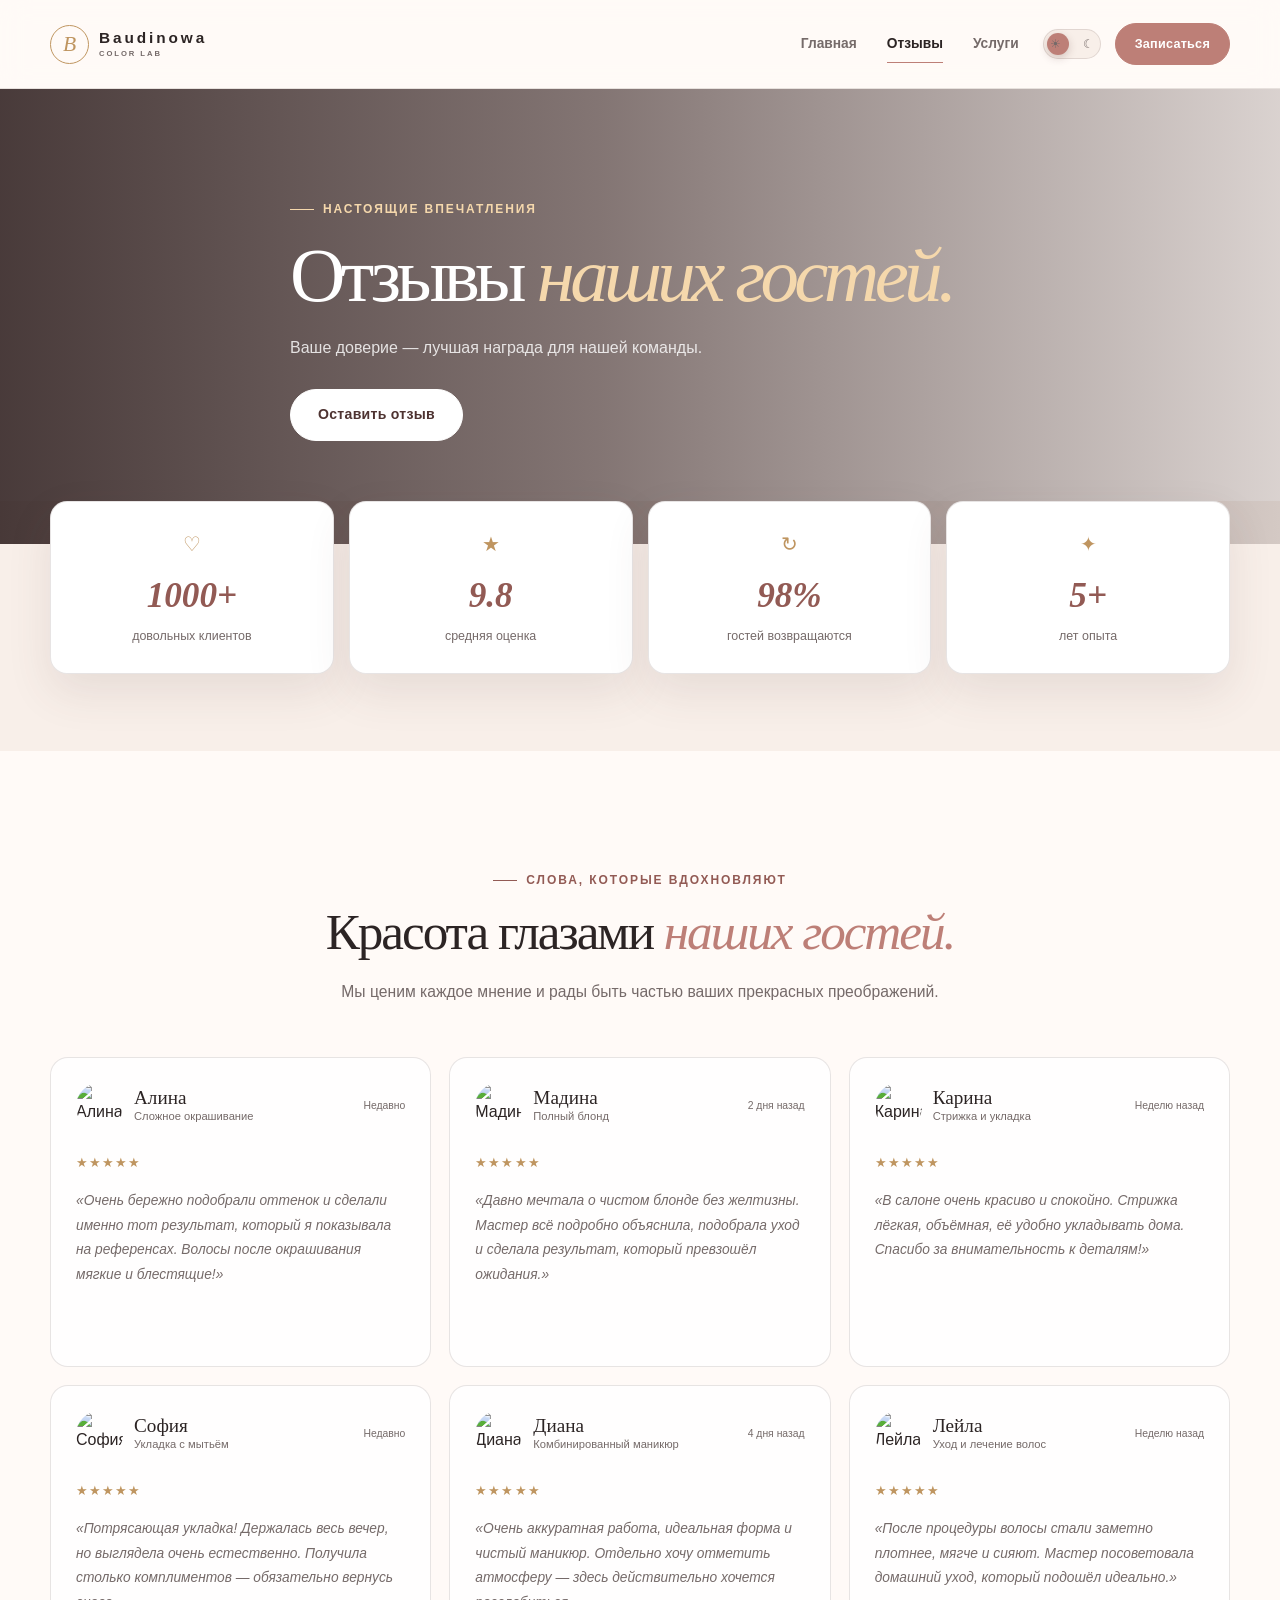
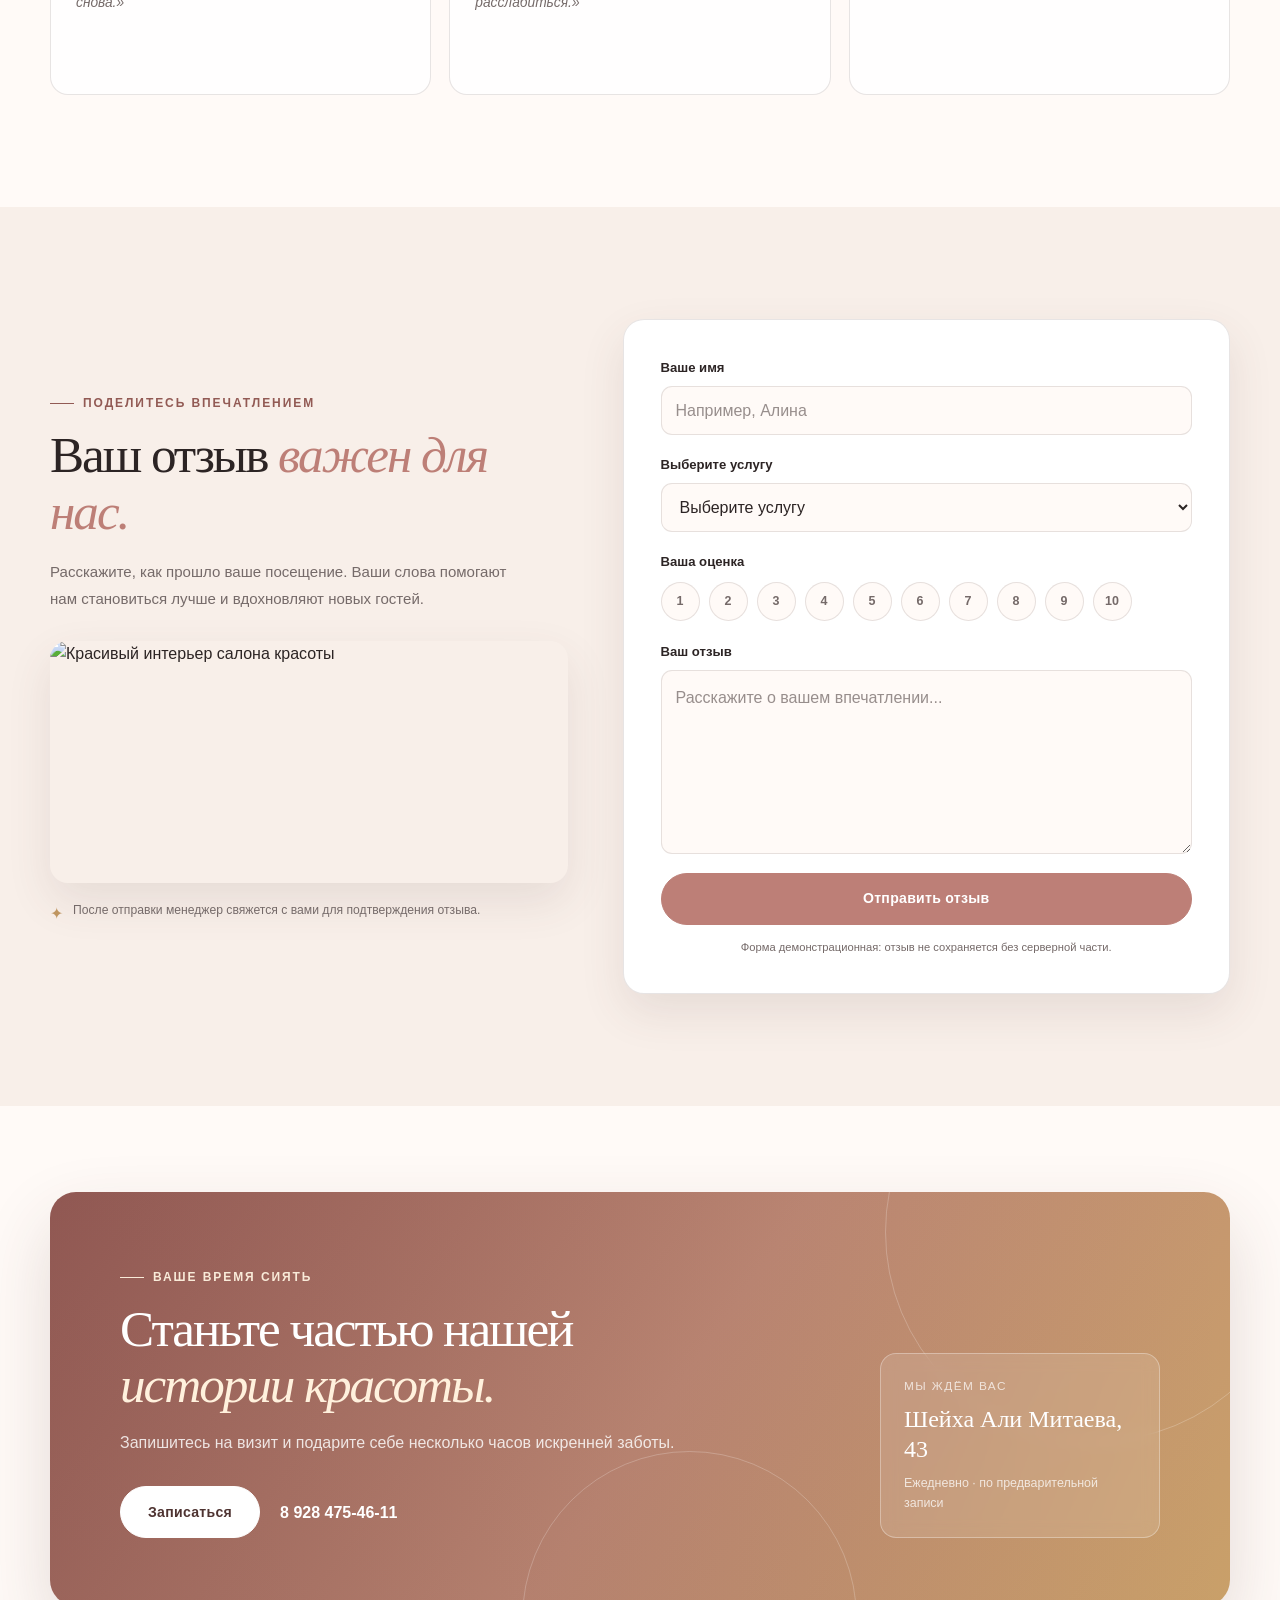
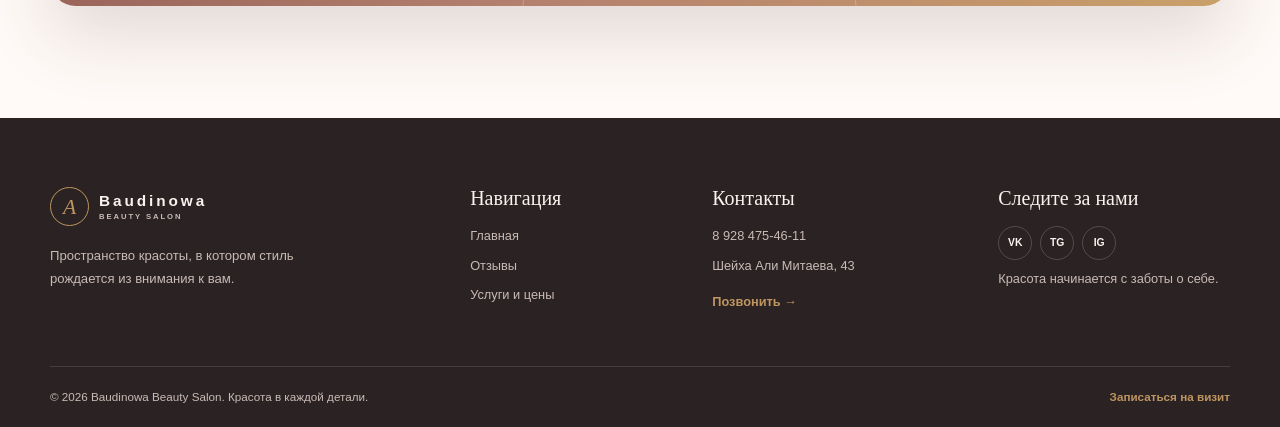
==== commit fa4e97e2: "Update about.html" ====
--- a/about.html
+++ b/about.html
@@ -4,7 +4,7 @@
   <meta charset="UTF-8">
   <meta name="viewport" content="width=device-width, initial-scale=1.0">
   <meta name="description" content="Отзывы гостей AURÉLIA Beauty Studio. Оставьте своё впечатление о посещении салона красоты.">
-  <title>Отзывы — Baudinowa Beauty Salon</title>
+  <title>Отзывы — Baudinowa Color Lab</title>
   <link rel="stylesheet" href="style.css">
 </head>
 <body>
@@ -17,7 +17,7 @@
           <span class="brand-mark">B</span>
           <span class="brand-text">
             <strong>Baudinowa</strong>
-            <small>BEAUTY SALON</small>
+            <small>COLOR LAB</small>
           </span>
         </a>
 
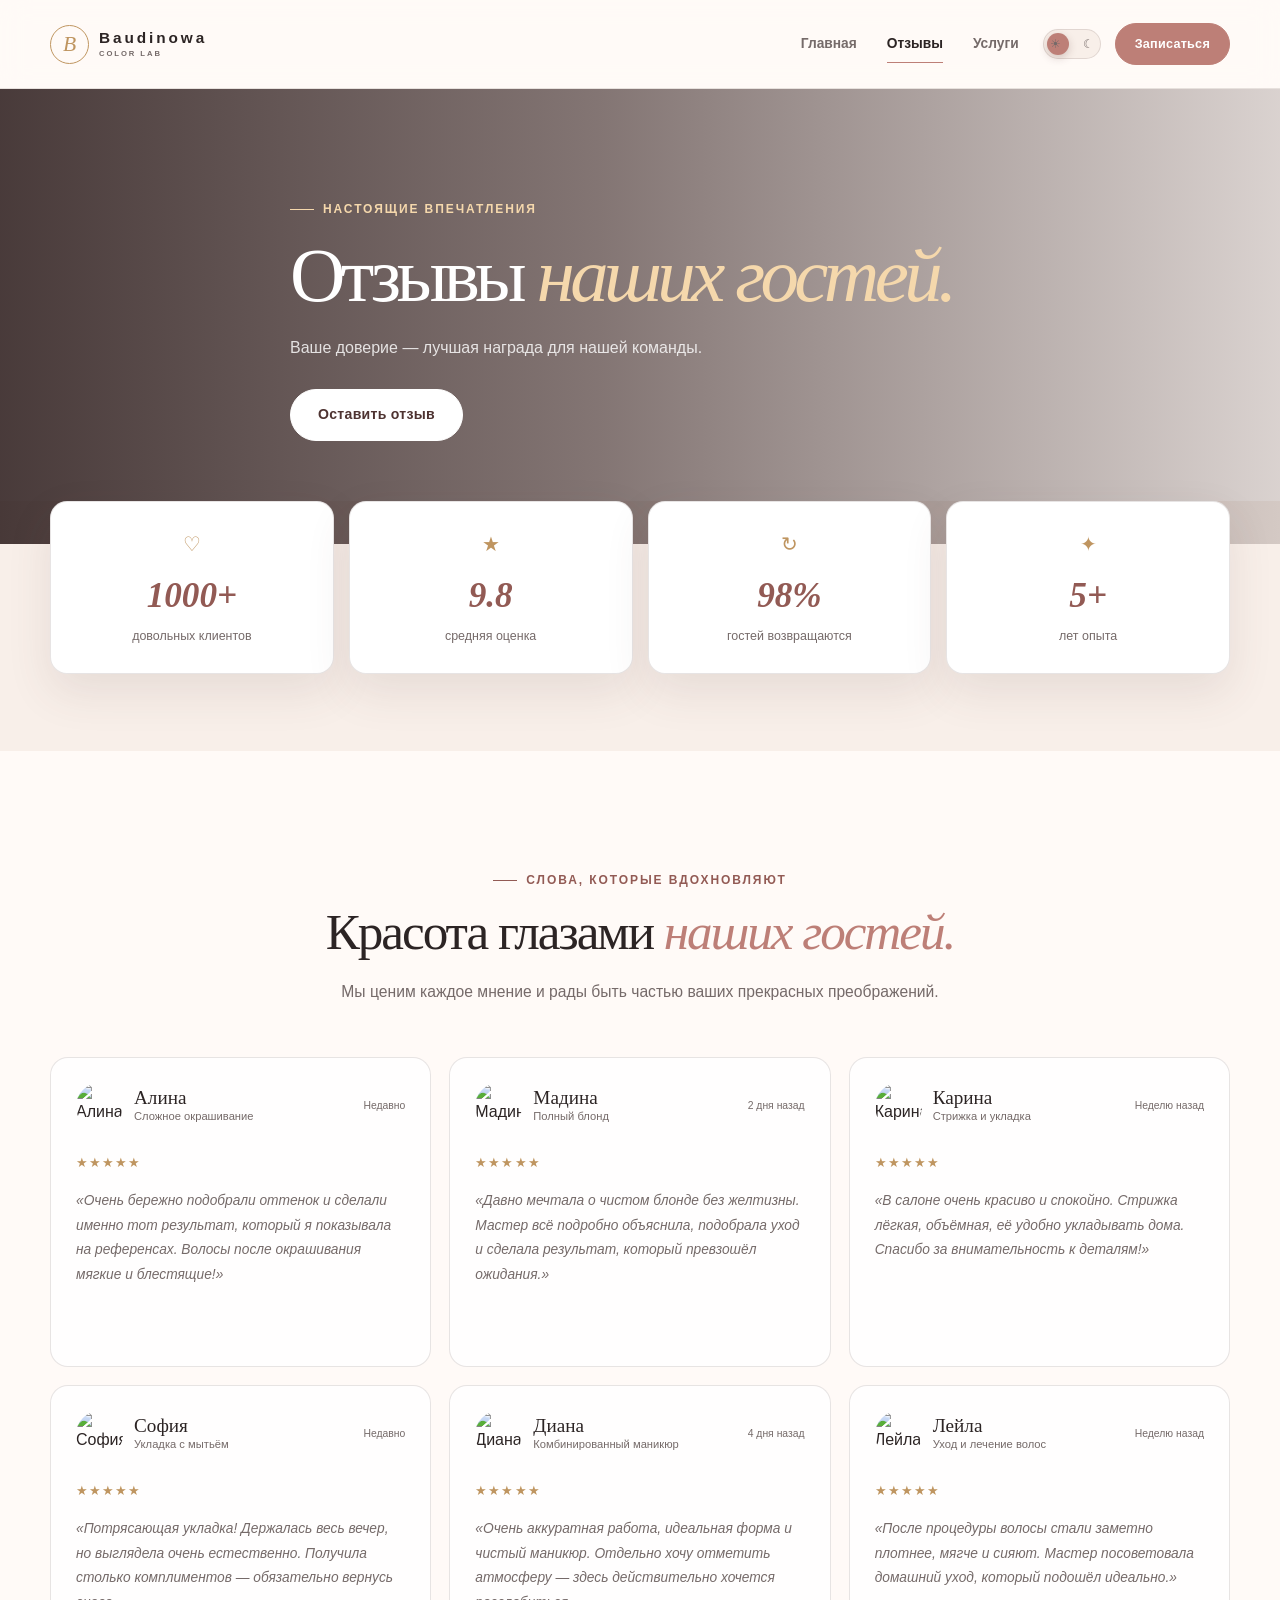
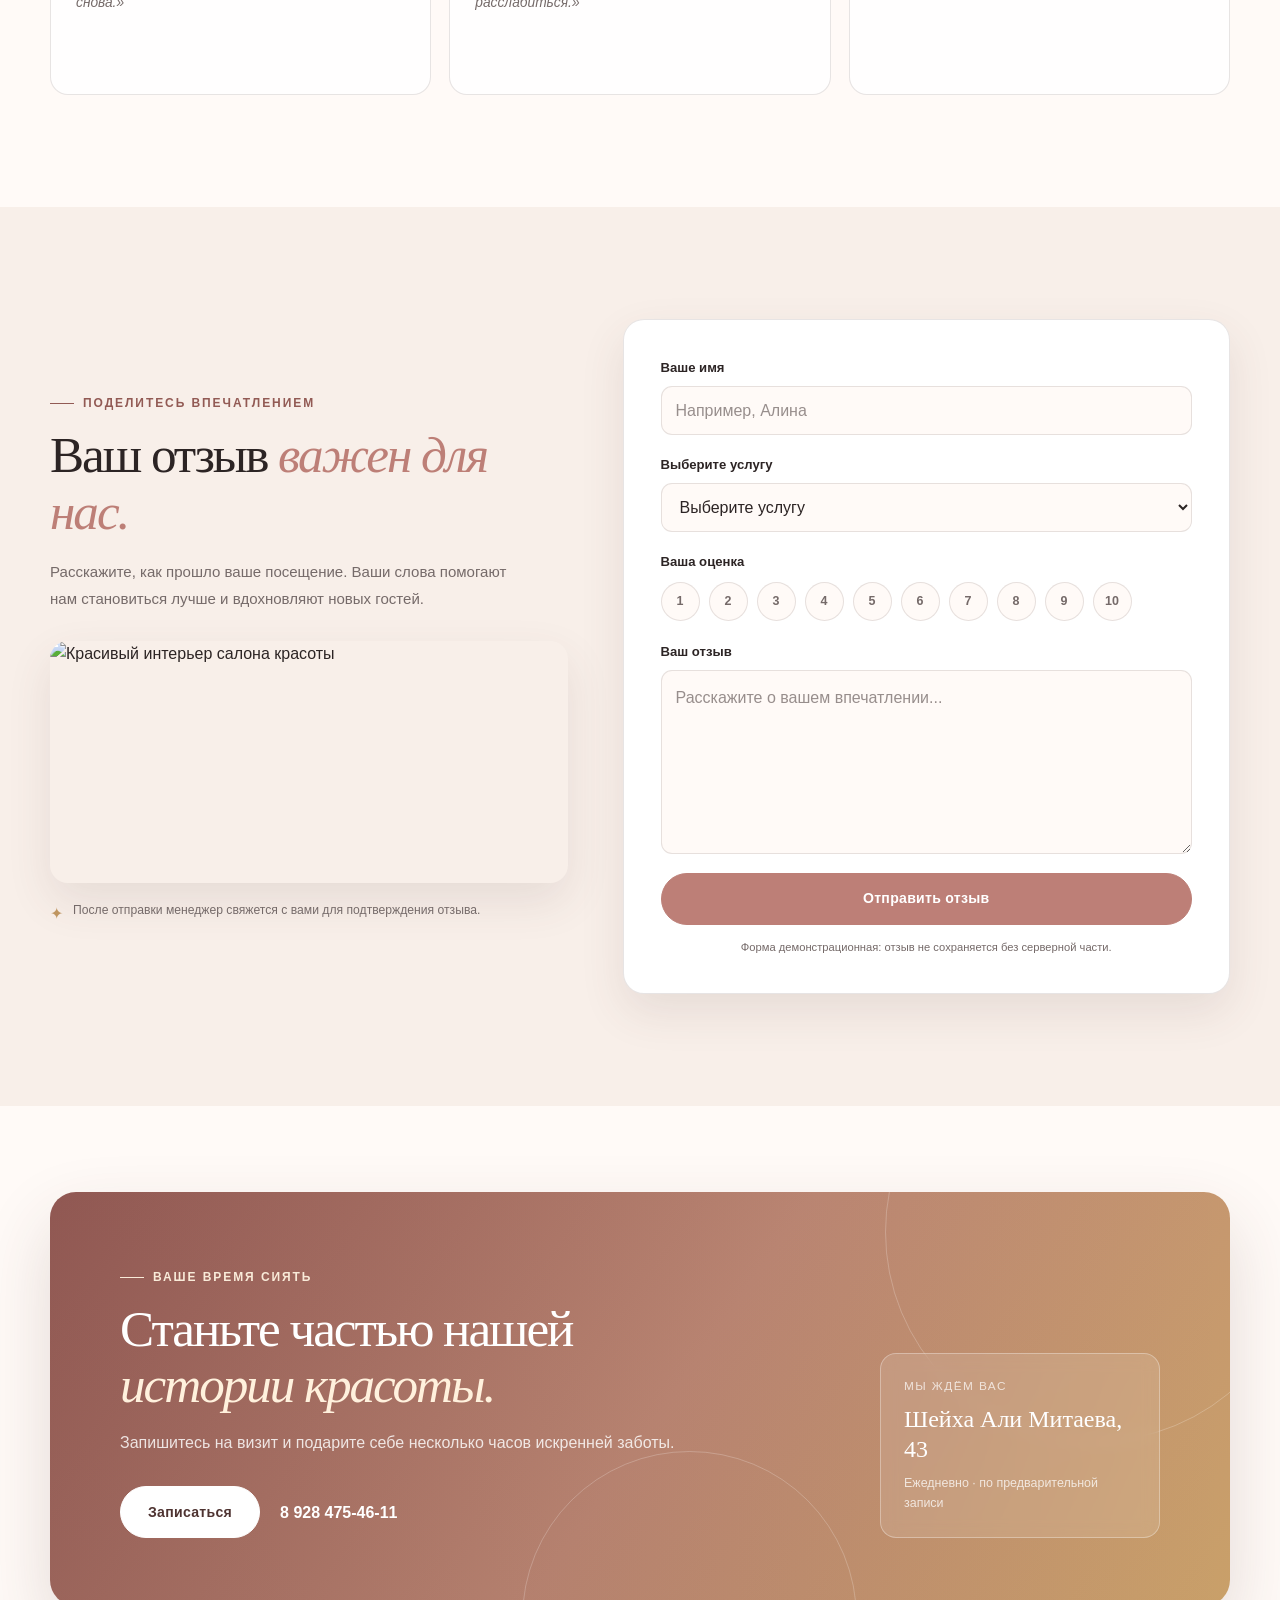
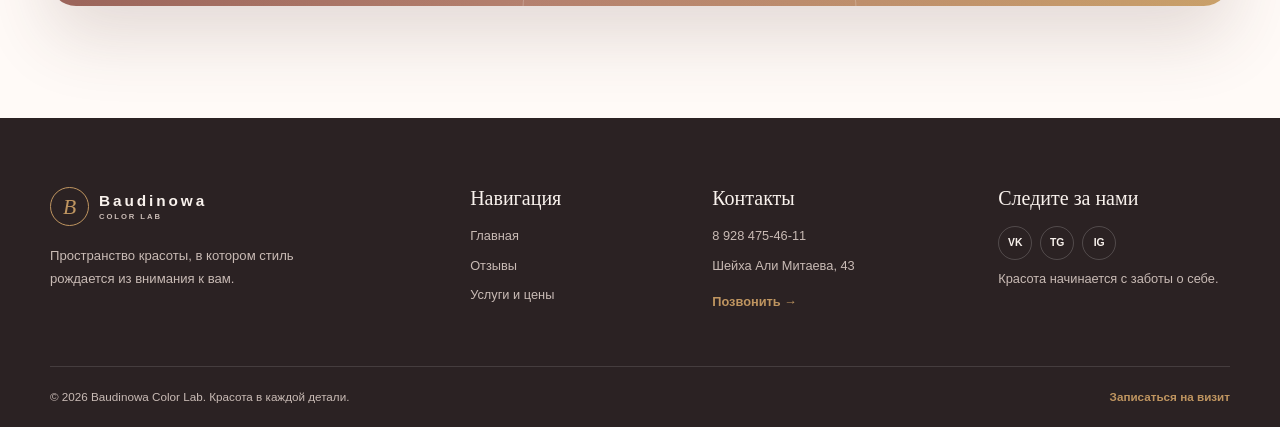
==== commit c9942ec4: "Update about.html" ====
--- a/about.html
+++ b/about.html
@@ -344,10 +344,10 @@
       <div class="container footer-grid">
         <div class="footer-brand">
           <a class="brand footer-logo" href="index.html">
-            <span class="brand-mark">A</span>
+            <span class="brand-mark">B</span>
             <span class="brand-text">
               <strong>Baudinowa</strong>
-              <small>BEAUTY SALON</small>
+              <small>COLOR LAB</small>
             </span>
           </a>
           <p>Пространство красоты, в котором стиль рождается из внимания к вам.</p>
@@ -379,7 +379,7 @@
       </div>
 
       <div class="container footer-bottom">
-        <p>© 2026 Baudinowa Beauty Salon. Красота в каждой детали.</p>
+        <p>© 2026 Baudinowa Color Lab. Красота в каждой детали.</p>
         <a href="tel:+79284754611">Записаться на визит</a>
       </div>
     </footer>
